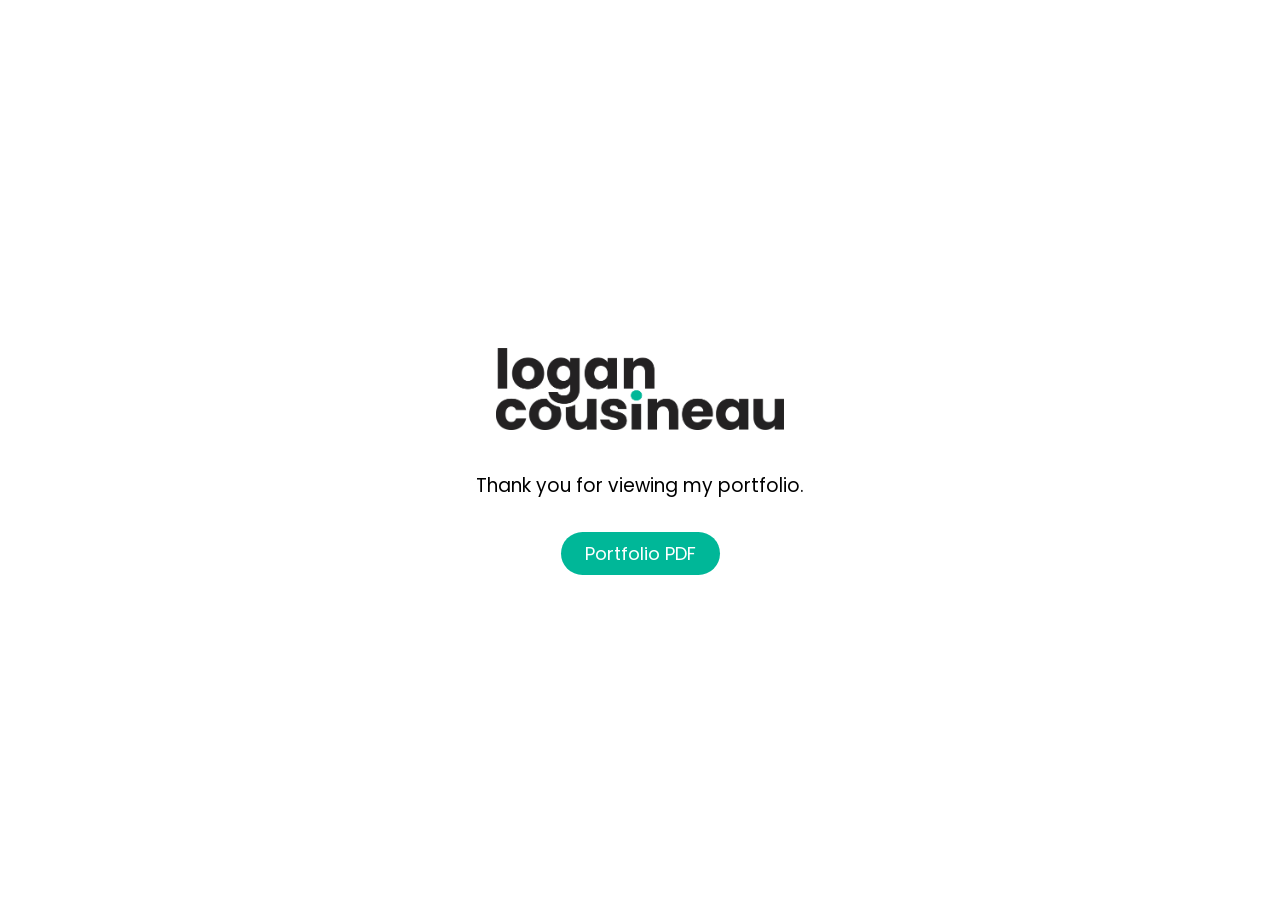
==== index.html @ e1ba42ee "temporary landing page" ====
<html>
<head>
    <title>Logan Cousineau</title>
    <meta name="viewport" content="width=device-width, initial-scale=1.0" />
    <link rel="stylesheet" href="style.css">
    <link href="https://fonts.googleapis.com/css2?family=Poppins:ital,wght@0,100;0,200;0,300;0,400;0,500;0,600;0,700;0,800;0,900;1,100;1,200;1,300;1,400;1,500;1,600;1,700;1,800;1,900&display=swap" rel="stylesheet">
</head>
<body>
    <div id="logo-container">
        <div id="logo"></div>
        <h3 style="font-weight: 400;margin-bottom: 32px">Thank you for viewing my portfolio.</h3>
        <a href="logan_cousineau_resume.pdf" download="logan_cousineau_resume.pdf" class="download">Portfolio PDF</a>
    </div>
    
</body>
</html>
---- style.css ----
body{
    font-family: "Poppins", sans-serif;
    margin:0;
}

#logo-container{
    width:100%;
    height:100vh;
    display: flex;
    flex-direction: column;
    justify-content: center;
    align-items: center;
}

#logo{
    background-image: url(images/logan-logo.png);
    background-size: contain;
    background-repeat: no-repeat;
    background-position: center;
    width:18em;
    height:128px;
}

a{
    text-decoration: none;
    padding:8px 24px 8px 24px;
    border-radius: 64px;
    font-size: 18px;
    color:white;
    background:#00B798;
    border: 0;
}

a:hover{
    background:#00967C;
}
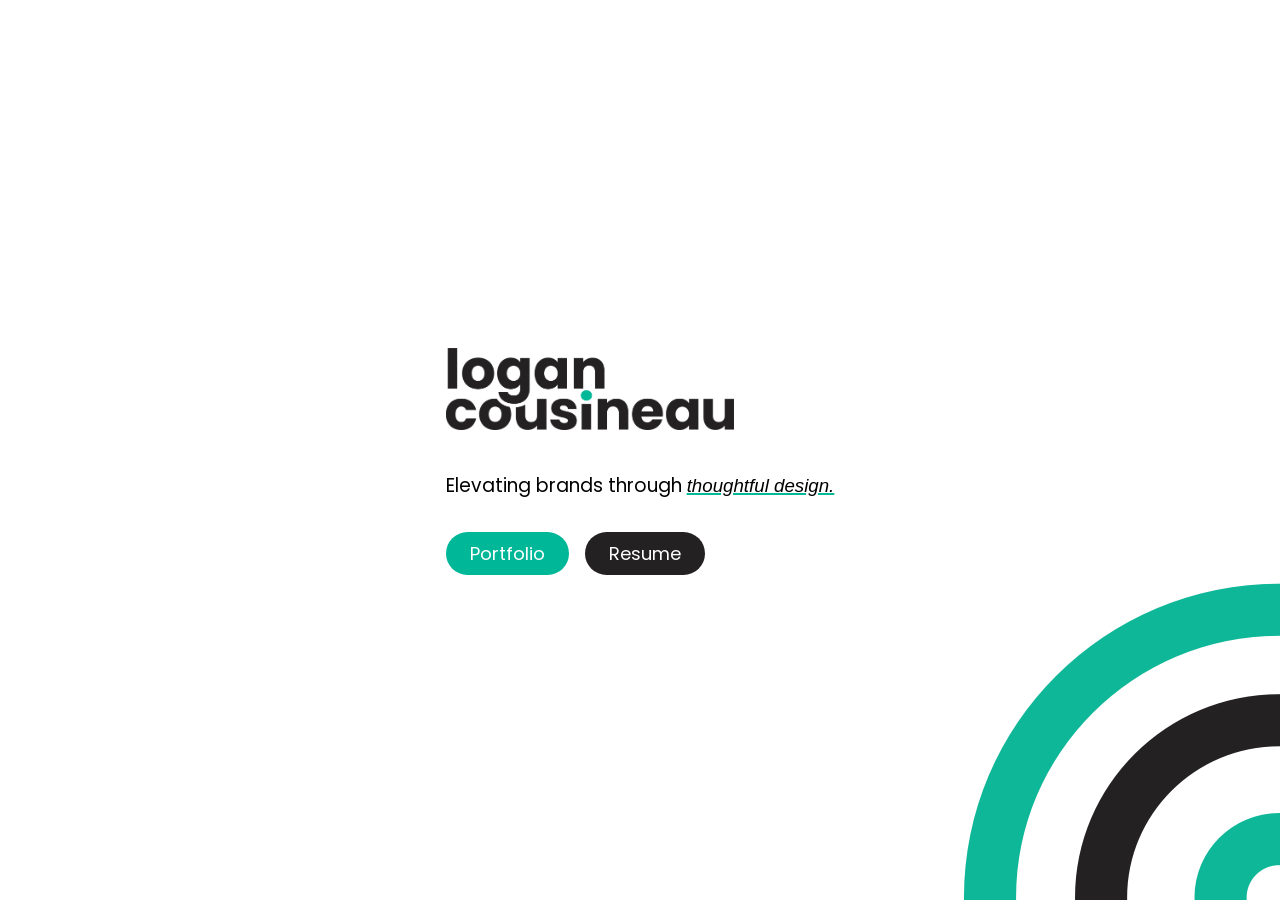
==== commit cc1e7c62: "v1" ====
--- a/index.html
+++ b/index.html
@@ -7,9 +7,14 @@
 </head>
 <body>
     <div id="logo-container">
+        <div id="container">
         <div id="logo"></div>
-        <h3 style="font-weight: 400;margin-bottom: 32px">Thank you for viewing my portfolio.</h3>
-        <a href="logan_cousineau_resume.pdf" download="logan_cousineau_resume.pdf" class="download">Portfolio PDF</a>
+        <h3 style="font-weight: 400;margin-bottom: 32px">Elevating brands through <i style="text-decoration: underline;text-decoration-color:#00B798;text-decoration-thickness:2px;">thoughtful design.</i> </h3>
+        <div style="display: flex">
+            <a href="logan_cousineau_portfolio_2026.pdf" download="logan_cousineau_portfolio_2026.pdf" class="download">Portfolio</a>
+            <a href="logan_cousineau_resume.pdf" style="background:#232122;margin-left:16px" download="logan_cousineau_resume_2026.pdf" class="download">Resume</a>
+        </div>
+        </div>
     </div>
     
 </body>
--- a/style.css
+++ b/style.css
@@ -1,6 +1,10 @@
 body{
     font-family: "Poppins", sans-serif;
     margin:0;
+    background-image: url(images/graphic_element.png);
+    background-position: bottom right;
+    background-repeat: no-repeat;
+    background-size: 25%;
 }
 
 #logo-container{
@@ -29,8 +33,21 @@
     color:white;
     background:#00B798;
     border: 0;
+    transition: 0.23s ease;
 }
 
 a:hover{
     background:#00967C;
+    padding-left:32px;
+    padding-right:32px;
+}
+
+@media only screen and (max-width:800px){
+    #container{
+        width:70%;
+        margin-bottom:30%;
+    }
+    body{
+        background-size: 50%;
+}
 }
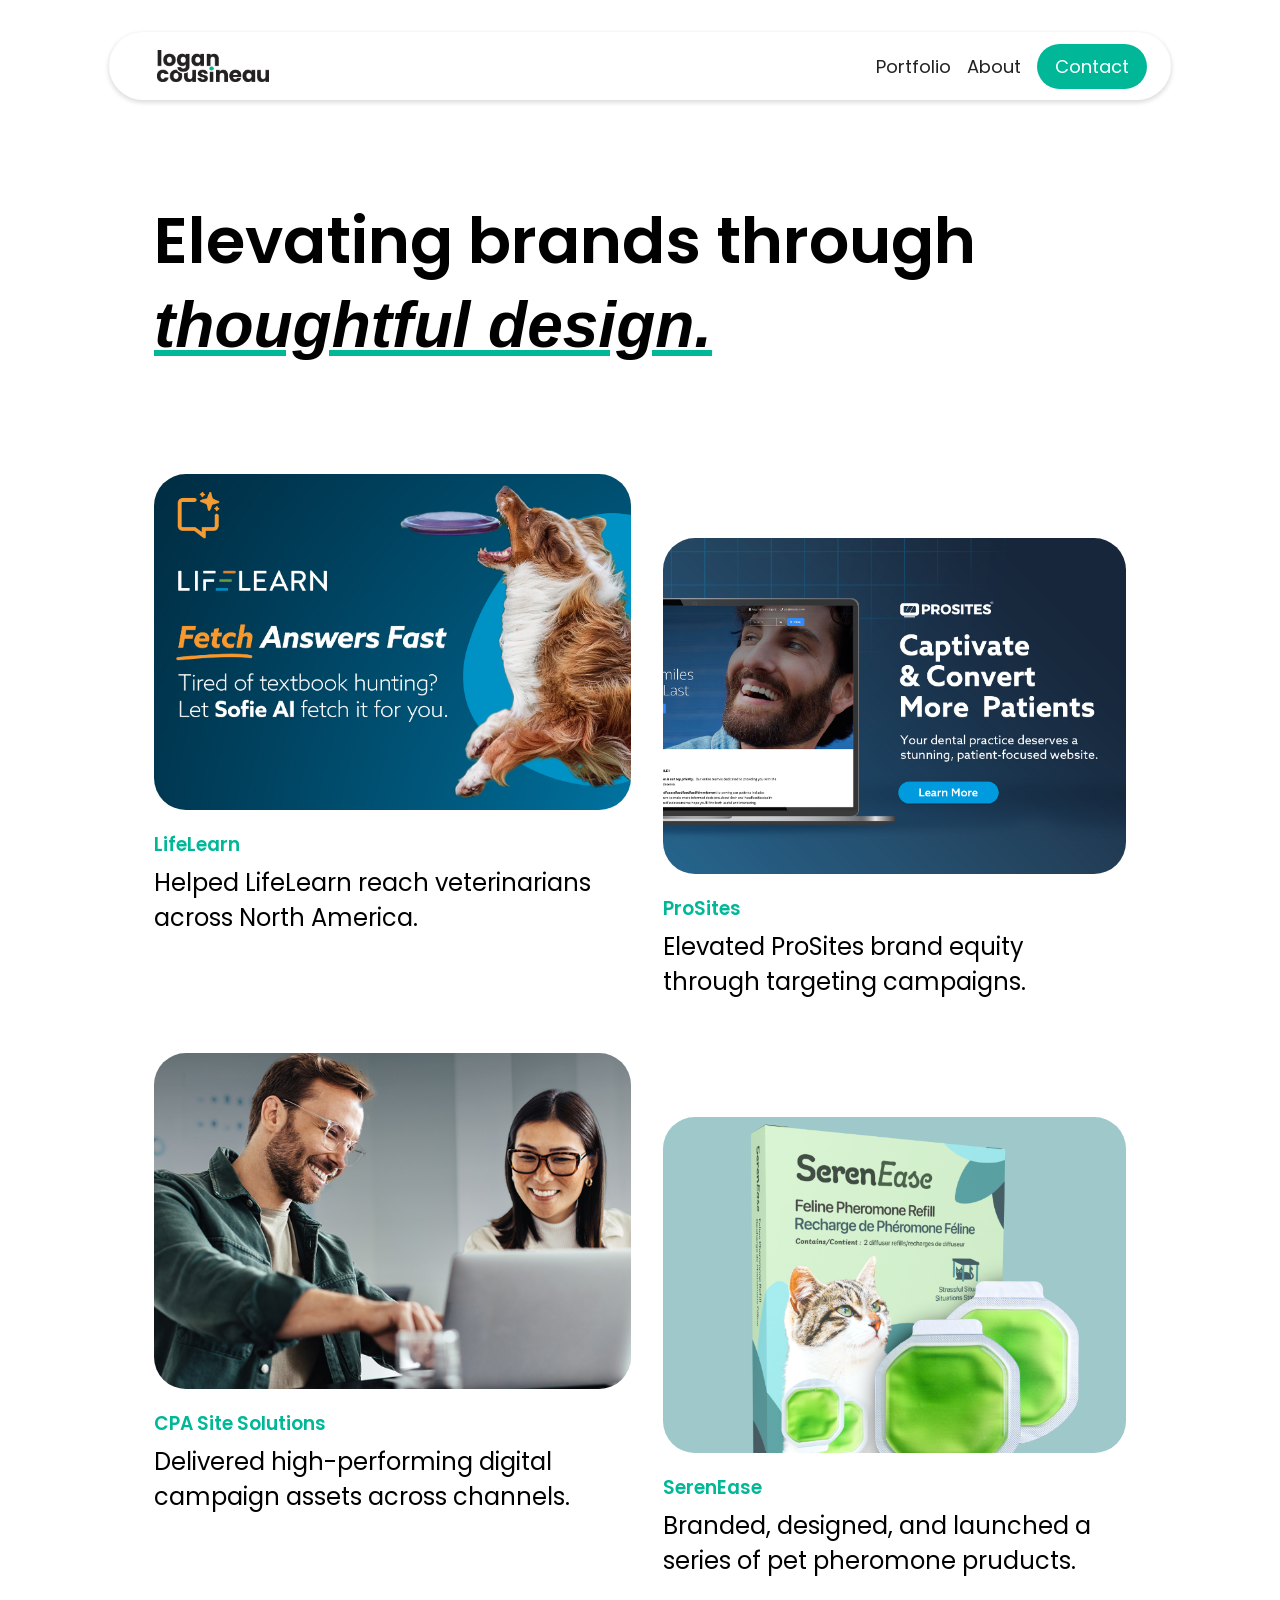
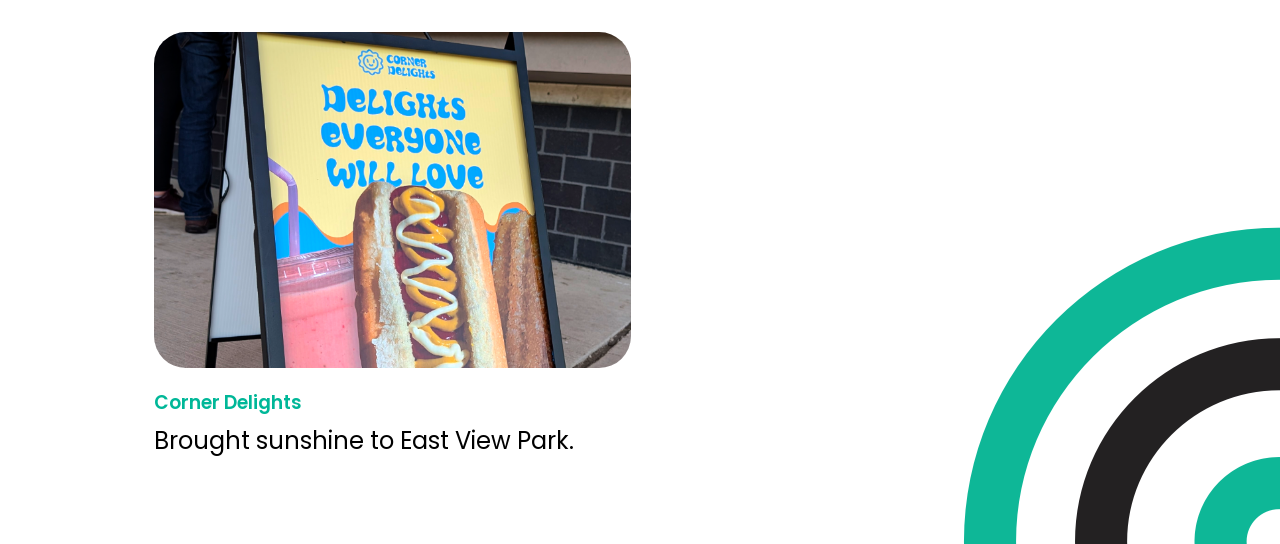
==== commit 050df4d4: "v1 of the full portfolio" ====
--- a/index.html
+++ b/index.html
@@ -2,20 +2,92 @@
 <head>
     <title>Logan Cousineau</title>
     <meta name="viewport" content="width=device-width, initial-scale=1.0" />
+    
     <link rel="stylesheet" href="style.css">
+    <link rel="icon" type="image/x-icon" href="images/fav.ico">
     <link href="https://fonts.googleapis.com/css2?family=Poppins:ital,wght@0,100;0,200;0,300;0,400;0,500;0,600;0,700;0,800;0,900;1,100;1,200;1,300;1,400;1,500;1,600;1,700;1,800;1,900&display=swap" rel="stylesheet">
 </head>
 <body>
-    <div id="logo-container">
-        <div id="container">
-        <div id="logo"></div>
-        <h3 style="font-weight: 400;margin-bottom: 32px">Elevating brands through <i style="text-decoration: underline;text-decoration-color:#00B798;text-decoration-thickness:2px;">thoughtful design.</i> </h3>
-        <div style="display: flex">
-            <a href="logan_cousineau_portfolio_2026.pdf" download="logan_cousineau_portfolio_2026.pdf" class="download">Portfolio</a>
-            <a href="logan_cousineau_resume.pdf" style="background:#232122;margin-left:16px" download="logan_cousineau_resume_2026.pdf" class="download">Resume</a>
+    <div class="off-screen-menu">
+        <ul>
+            <li><a href="index.html">Portfolio</a></li>
+            <li><a href="about.html">About</a></li>
+            <li><a href="contact.html">Contact</a></li>
+        </ul>
+    </div>
+    <div style="z-index:100;width:100vw;padding:32px;box-sizing: border-box; display: flex;position:fixed;display:flex;justify-content: center">
+    <div class="header-container">
+        <a href="index.html" style="width:100%;"><div id="logo"></div></a>
+        <div id="navItems" style="display: flex; gap:16px;">
+            <a href="index.html" class="navBar">Portfolio</a>
+            <a href="about.html" class="navBar">About</a>
+            <a href="contact.html" class="navBar cta" style="color:white">Contact</a>
         </div>
+        <nav>
+            <div class="ham-menu">
+                <span></span>
+                <span></span>
+                <span></span>
+            </div>
+        </nav>
+    </div>
+    </div>
+    <div class="pageBody">
+        <h1 id="title">Elevating brands through <i style="text-decoration: underline;text-decoration-color:#00B798;text-decoration-thickness:6px;">thoughtful design.</i> </h1>
+        <div class="projectGrid">
+            <a href="lifelearn.html">
+            <div class="projectCard">
+                <div class="projectCardHero" id="LifeLearn"></div>
+            <h3>LifeLearn</h3>
+            <h2>Helped LifeLearn reach veterinarians across North America.</h2>
+            </div>
+            </a>
+            <a href="prosites.html">
+            <div class="projectCard extraMargin">
+                <div class="projectCardHero" id="ProSites">
+                </div>
+            <h3>ProSites</h3>
+            <h2>Elevated ProSites brand equity through targeting campaigns.</h2>
+            </div></a>
+            <a href="cpass.html">
+            <div class="projectCard">
+                <div class="projectCardHero" id="CPASS">
+                </div>
+            <h3>CPA Site Solutions</h3>
+            <h2>Delivered high-performing digital campaign assets across channels.</h2>
+            </div></a>
+            <a href="serenease.html">
+            <div class="projectCard extraMargin">
+                <div class="projectCardHero" id="SerenEase">
+                </div>
+            <h3>SerenEase</h3>
+            <h2>Branded, designed, and launched a series of pet pheromone pruducts.</h2>
+            </div></a>
+            <a href="cornerdelights.html">
+            <div class="projectCard">
+                <div class="projectCardHero" id="CornerDelights">
+                </div>
+            <h3>Corner Delights</h3>
+            <h2>Brought sunshine to East View Park.</h2>
+            </div></a>
+            <!--
+            <a href="proconcepts.html">
+            <div class="projectCard extraMargin">
+                <div class="projectCardHero" id="ProConcepts">
+                </div>
+            <h3>ProConcepts</h3>
+            <h2>Created branded material to be used by suppliers.</h2>
+            </div></a>
+            <a href="taski.html">
+            <div class="projectCard">
+                <div class="projectCardHero" id="Taski">
+                </div>
+            <h3>Taski</h3>
+            <h2>Designed an app to help kids with their daily tasks.</h2>
+            </div></a>-->
         </div>
+        
     </div>
-    
+    <script src="code.js" type="text/javascript"></script>
 </body>
 </html>
--- a/style.css
+++ b/style.css
@@ -5,49 +5,417 @@
     background-position: bottom right;
     background-repeat: no-repeat;
     background-size: 25%;
-}
-
-#logo-container{
-    width:100%;
+    display: flex;
+    flex-direction: column;
+    align-items: center
+}
+
+.button{
+    background:#00B798;
+    padding:8px 20px 8px 20px;
+    color:white;
+    border-radius:25px;
+    width:72px;
+    text-align: center;
+    margin-top:52px
+}
+
+.off-screen-menu{
+    z-index:100;
+    background:white;
     height:100vh;
+    width:100%;
+    position:fixed;
+    top:0;
+    right:-100vw;
+    display:none;
+    font-size:3rem;
+    transition:0.2s;
+}
+
+.off-screen-menu ul{
+    padding:0;
+    padding-top:168px;
+    display:flex;
+    margin:0;
+    list-style-type: none;
+    flex-direction: column;
+    align-items: center;
+    justify-content: center;
+}
+.off-screen-menu ul li{
+    padding-bottom:16px;
+}
+
+.off-screen-menu ul li a{
+    color:black;
+    text-decoration: none;
+}
+
+.underline{
+    text-decoration: underline;
+    text-decoration-color: #00B798;
+    text-decoration-thickness: 4px;
+}
+.off-screen-menu.active{
+    right:0;
+}
+
+nav{
+    position:relative;
+    right:0;
+    z-index:920;
+    padding:1rem;
+    display:flex;
+}
+
+.ham-menu{
+    height:50px;
+    width:50px;
+    margin-left:auto;
+    position:relative;
+    display:none;
+}
+
+.ham-menu span{
+    height:3px;
+    width:85%;
+    background: #00B798;
+    border-radius:25px;
+    position:absolute;
+    top:50%;
+    left:50%;
+    transform: translate(-50%,-50%);
+    transition: .2s ease;
+}
+
+.ham-menu span:nth-child(1){
+    top:25%;
+}
+.ham-menu span:nth-child(3){
+    top:75%;
+}
+
+.ham-menu.active span:nth-child(1){
+    top:50%;
+    transform: translate(-50%,-50%) rotate(45deg);
+}
+.ham-menu.active span:nth-child(2){
+    opacity:0;
+}
+.ham-menu.active span:nth-child(3){
+    top:50%;
+    transform: translate(-50%,-50%) rotate(-45deg);
+}
+
+.header-container{
+    z-index: 100;
+    max-width: 990px;
+    background:white;
+    border-radius: 100px;
+    box-shadow: 0px 2px 4px 1px rgba(0,0,0,0.13);
+    width:100%;
+    padding:8px 24px 8px 48px;
+    height:52px;
+    display: flex;
+    flex-direction: row;
+    align-items: center;
+}
+
+.centered{
     display: flex;
     flex-direction: column;
     justify-content: center;
-    align-items: center;
+}
+
+h4{
+    color: #00B798;
+    font-weight: 600;
+    font-size: 2em;
+    margin: 0 0 16px 0;
+}
+
+.grid2{
+    display:grid;
+    width:100%;
+    grid-template-columns: auto auto;
+    grid-gap: 16px;
+    margin-bottom: 112px;
+}
+.grid2 img{
+    width:100%;
+    border-radius: 16px;
+}
+
+.grid3{
+    display:grid;
+    width:100%;
+    grid-template-columns: auto auto auto;
+    grid-gap: 16px;
+    margin-bottom: 112px;
+}
+.grid3 img{
+    width:100%;
+    border-radius: 16px;
+}
+
+
+p{
+  padding-right:64px;  
+}
+
+.section{
+    display: flex;
+    padding: 64px 0 64px 0;
+}
+
+h3{
+    font-weight:600;
+    margin: 20px 0 6px 0;
+    color: #00B798
+    
+}
+
+#LifeLearn{
+    background-image: url(images/LifeLearn/LifeLearn-Card.png)
+}
+#SerenEase{
+    background-image: url(images/SerenEase/SerenEase-Card.png)
+}
+#ProConcepts{
+    background-image: url(images/ProConcepts/ProConcepts-Card.png)
+}
+#CPASS{
+    background-image: url(images/CPASS/CPASS-Card.png)
+}
+#Taski{
+    background-image: url(images/Taski/taski_card.png);
+}
+#ProSites{
+    background-image: url(images/ProSites/ProSites-Card.png);
+}
+#CornerDelights{
+    background-image: url(images/CornerDelights/cornerdelights_card.png);
+}
+
+.chipContainer{
+    width: 100%;
+    flex-wrap: wrap;
+    display:flex;
+    gap:12px;
+}
+
+.chipContainer p{
+    margin:2px 0 2px 0;
+    color: white;
+    background:#00B798;
+    padding: 4px 20px 4px 20px;
+    border-radius: 100px;
+}
+
+.mw800{
+    max-width: 800px;
+}
+
+#title{
+    max-width: 900px; padding-bottom:80px;font-size:4rem; font-weight: 600;margin-bottom: 32px
+}
+
+.pageTitle{
+    max-width: 900px; padding-bottom:80px;font-size:4rem; font-weight: 600;margin-bottom: 32px;line-height: 120%;
+}
+
+h2{
+    font-weight: 400;
+    margin:0 0 22px 0;
 }
 
 #logo{
     background-image: url(images/logan-logo.png);
     background-size: contain;
     background-repeat: no-repeat;
-    background-position: center;
-    width:18em;
-    height:128px;
-}
-
-a{
+    background-position: left;
+    width:100%;
+    height:32px;
+}
+
+
+#navItems a{
     text-decoration: none;
-    padding:8px 24px 8px 24px;
     border-radius: 64px;
     font-size: 18px;
+    border: 0;
+    line-height: 250%;
+    color:#232122;
+
+}
+
+.cta{
+    background: #00B798;
     color:white;
+    margin-right:-32px;
+    padding: 0px 18px 0px 18px;
+    line-height: 250%;
+}
+
+#navItems a:hover{
+    text-decoration: underline;
+    text-decoration-thickness: 3px;
+    text-decoration-color: #00B798
+}
+
+.pageBody{
+    box-sizing: border-box;
+    width:100%;
+    padding: 150px 64px 64px 64px;
+    max-width: 1100px;
+}
+
+.projectGrid{
+    width: 100%;
+    display: grid;
+    grid-template-columns: auto auto;
+    gap: 32px;
+    flex-wrap: wrap;
+}
+
+.projectGrid a{
+    text-decoration:none;
+    color:black;
+}
+.projectCard{
+    width:100%;
+}
+
+.extraMargin{
+    margin-top:64px;
+}
+
+.projectCardHero{
+    overflow: hidden;
+    width:100%;
+    border-radius:32px;
+    height: 320px;
+    background:#E9E9E9;
+    padding-bottom:16px;
+    position:relative;
+    background-position: center;
+    background-size: cover;
+    background-repeat: no-repeat;
+    transition: 0.2s ease;
+}
+
+.projectCardHero:hover{
+    cursor: pointer;
+    border-radius:40px;
+    box-shadow: 0px 2px 4px 1px rgba(0,0,0,0.1);
+    transform: translateY(-6px)
+}
+
+.projectCardName{
+    border-radius: 32px;
     background:#00B798;
-    border: 0;
-    transition: 0.23s ease;
-}
-
-a:hover{
-    background:#00967C;
-    padding-left:32px;
-    padding-right:32px;
-}
-
+    color:white;
+    padding:8px 20px;
+}
+
+#contactButton{
+    width:auto;
+    text-align: center;
+    padding:8px 18px 8px 18px;
+    margin-left: 16px; 
+    background: #00B798; 
+    color: white
+}
+
+.imgBorder img{
+    border: 1px solid #CDCDCD;
+}
+
+
+h5{
+    font-weight: 500;
+    font-size: 1.2em;
+}
 @media only screen and (max-width:800px){
     #container{
         width:70%;
         margin-bottom:30%;
     }
+    .section{
+        flex-direction: column;
+    }
+    .centered{
+        padding-bottom: 32px;
+    }
+    p{
+        max-width: 1200px;
+        padding:0;
+    }
     body{
         background-size: 50%;
-}
+        background-image:url();
+    }
+    #navItems{
+        gap:32px;
+        display:flex;
+    }
+    #contactButton{
+        display:none;
+    }
+    .projectGrid{
+        flex-direction: column;
+    }
+    .pageBody{
+        width:100vw;
+        padding:150px 22px 22px 22px;
+    }
+    .projectCard{
+        width:100%;
+    }
+    .grid2{
+        grid-gap: 4px;
+    }
+    .grid2 img{
+        border-radius: 8px;
+    }
+    .projectGrid{
+        grid-template-columns: auto;
+    }
+    .grid3{
+        grid-template-columns: auto auto;
+        grid-gap: 12px;
+    }
+    .grid3 img{
+        border-radius: 8px;
+    }
+    #title{
+        font-size:2.2em;
+        max-width:100vw;
+        padding-bottom:32px;
+        line-height: 130%;
+    }
+    #logo{
+        width:100%;
+    }
+    .extraMargin{
+        margin:0;
+    }
+
+    #navItems a{
+        display:none;
+    }
+    .ham-menu{
+        display:block;
+    }
+    .off-screen-menu{
+        display:block;
+    }
+    .pageTitle{
+        margin-top:0px
+    }
+
+    .mobile1{
+        grid-template-columns: auto;
+    }
 }
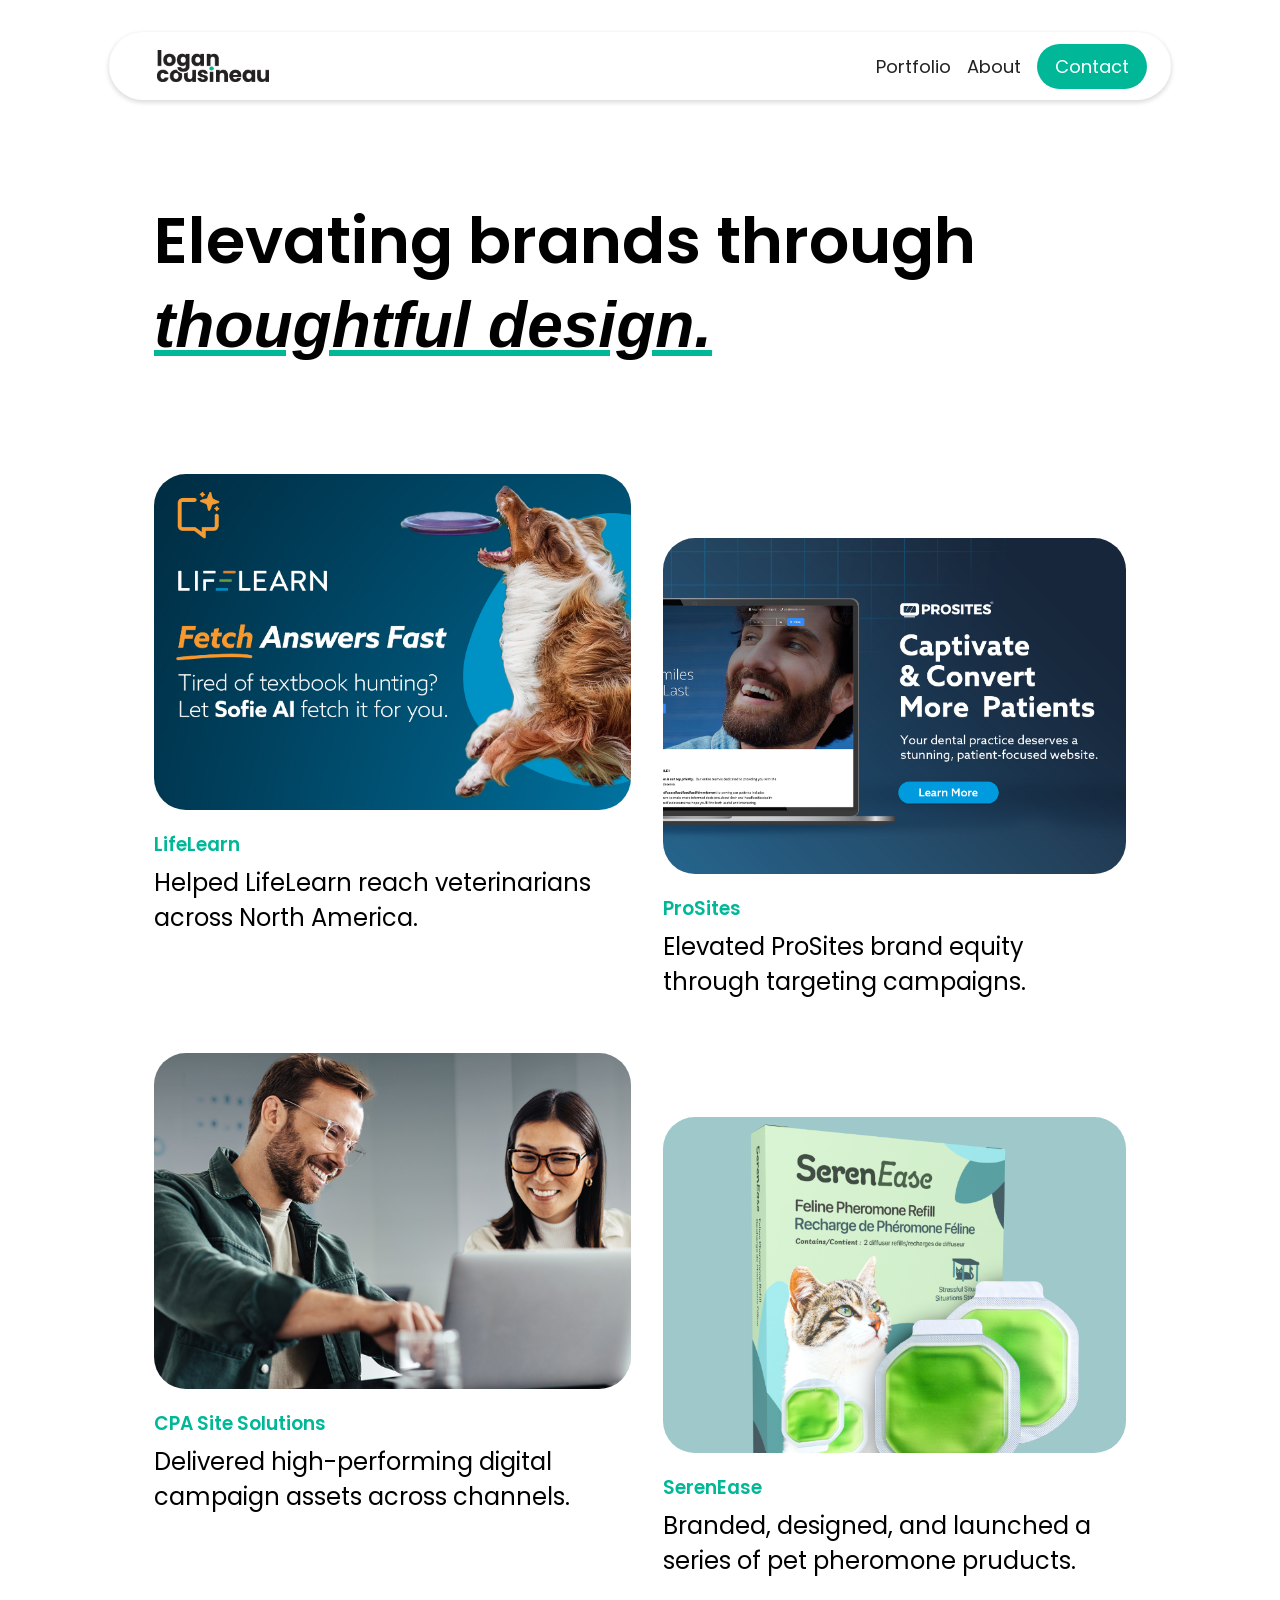
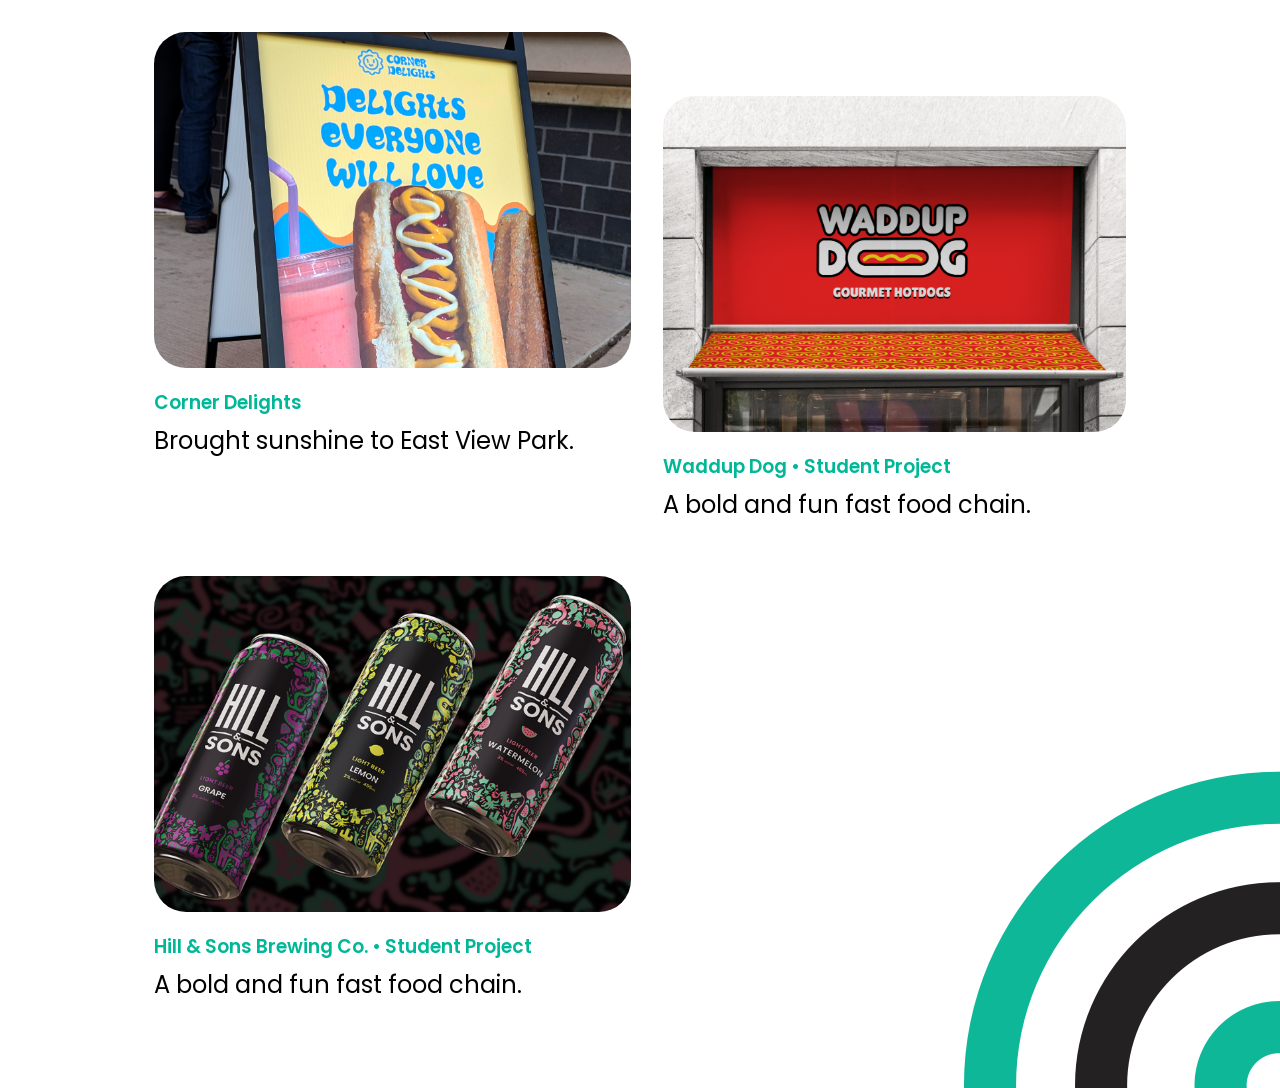
==== commit 6a3fc537: "Added basic versions of student projects" ====
--- a/index.html
+++ b/index.html
@@ -70,14 +70,22 @@
             <h3>Corner Delights</h3>
             <h2>Brought sunshine to East View Park.</h2>
             </div></a>
+            
+            <a href="waddupdog.html">
+            <div class="projectCard extraMargin">
+                <div class="projectCardHero" id="WaddupDog">
+                </div>
+            <h3>Waddup Dog • Student Project</h3>
+            <h2>A bold and fun fast food chain.</h2>
+            </div></a>
+            <a href="hillsons.html">
+            <div class="projectCard">
+                <div class="projectCardHero" id="HillSons">
+                </div>
+            <h3>Hill & Sons Brewing Co. • Student Project</h3>
+            <h2>A bold and fun fast food chain.</h2>
+            </div></a>
             <!--
-            <a href="proconcepts.html">
-            <div class="projectCard extraMargin">
-                <div class="projectCardHero" id="ProConcepts">
-                </div>
-            <h3>ProConcepts</h3>
-            <h2>Created branded material to be used by suppliers.</h2>
-            </div></a>
             <a href="taski.html">
             <div class="projectCard">
                 <div class="projectCardHero" id="Taski">
--- a/style.css
+++ b/style.css
@@ -159,6 +159,18 @@
     border-radius: 16px;
 }
 
+.grid4{
+    display:grid;
+    width:100%;
+    grid-template-columns: auto auto auto auto;
+    grid-gap: 16px;
+    margin-bottom: 112px;
+}
+.grid4 img{
+    width:100%;
+    border-radius: 16px;
+}
+
 
 p{
   padding-right:64px;  
@@ -175,7 +187,9 @@
     color: #00B798
     
 }
-
+#WaddupDog{
+    background-image: url(images/WaddupDog/waddupDogStorefront.png)
+}
 #LifeLearn{
     background-image: url(images/LifeLearn/LifeLearn-Card.png)
 }
@@ -187,6 +201,9 @@
 }
 #CPASS{
     background-image: url(images/CPASS/CPASS-Card.png)
+}
+#HillSons{
+    background-image: url(images/HillSons/HillSons-Card.png)
 }
 #Taski{
     background-image: url(images/Taski/taski_card.png);
@@ -206,10 +223,13 @@
 }
 
 .chipContainer p{
+    line-height: 200%;
+    text-decoration: none;
+    height:32px;
     margin:2px 0 2px 0;
     color: white;
-    background:#00B798;
-    padding: 4px 20px 4px 20px;
+    background:black;
+    padding: 2px 20px 2px 20px;
     border-radius: 100px;
 }
 
@@ -389,6 +409,16 @@
     .grid3 img{
         border-radius: 8px;
     }
+    .grid4{
+        grid-template-columns: auto auto;
+        grid-gap: 12px;
+    }
+    .grid4 img{
+        border-radius: 8px;
+    }
+    .grid4 div{
+        grid-area: 100%;
+    }
     #title{
         font-size:2.2em;
         max-width:100vw;
@@ -418,4 +448,10 @@
     .mobile1{
         grid-template-columns: auto;
     }
+    .mobile3{
+        grid-template-columns: auto auto auto;
+    }
+    .projectCardHero{
+        height:260px;
+    }
 }
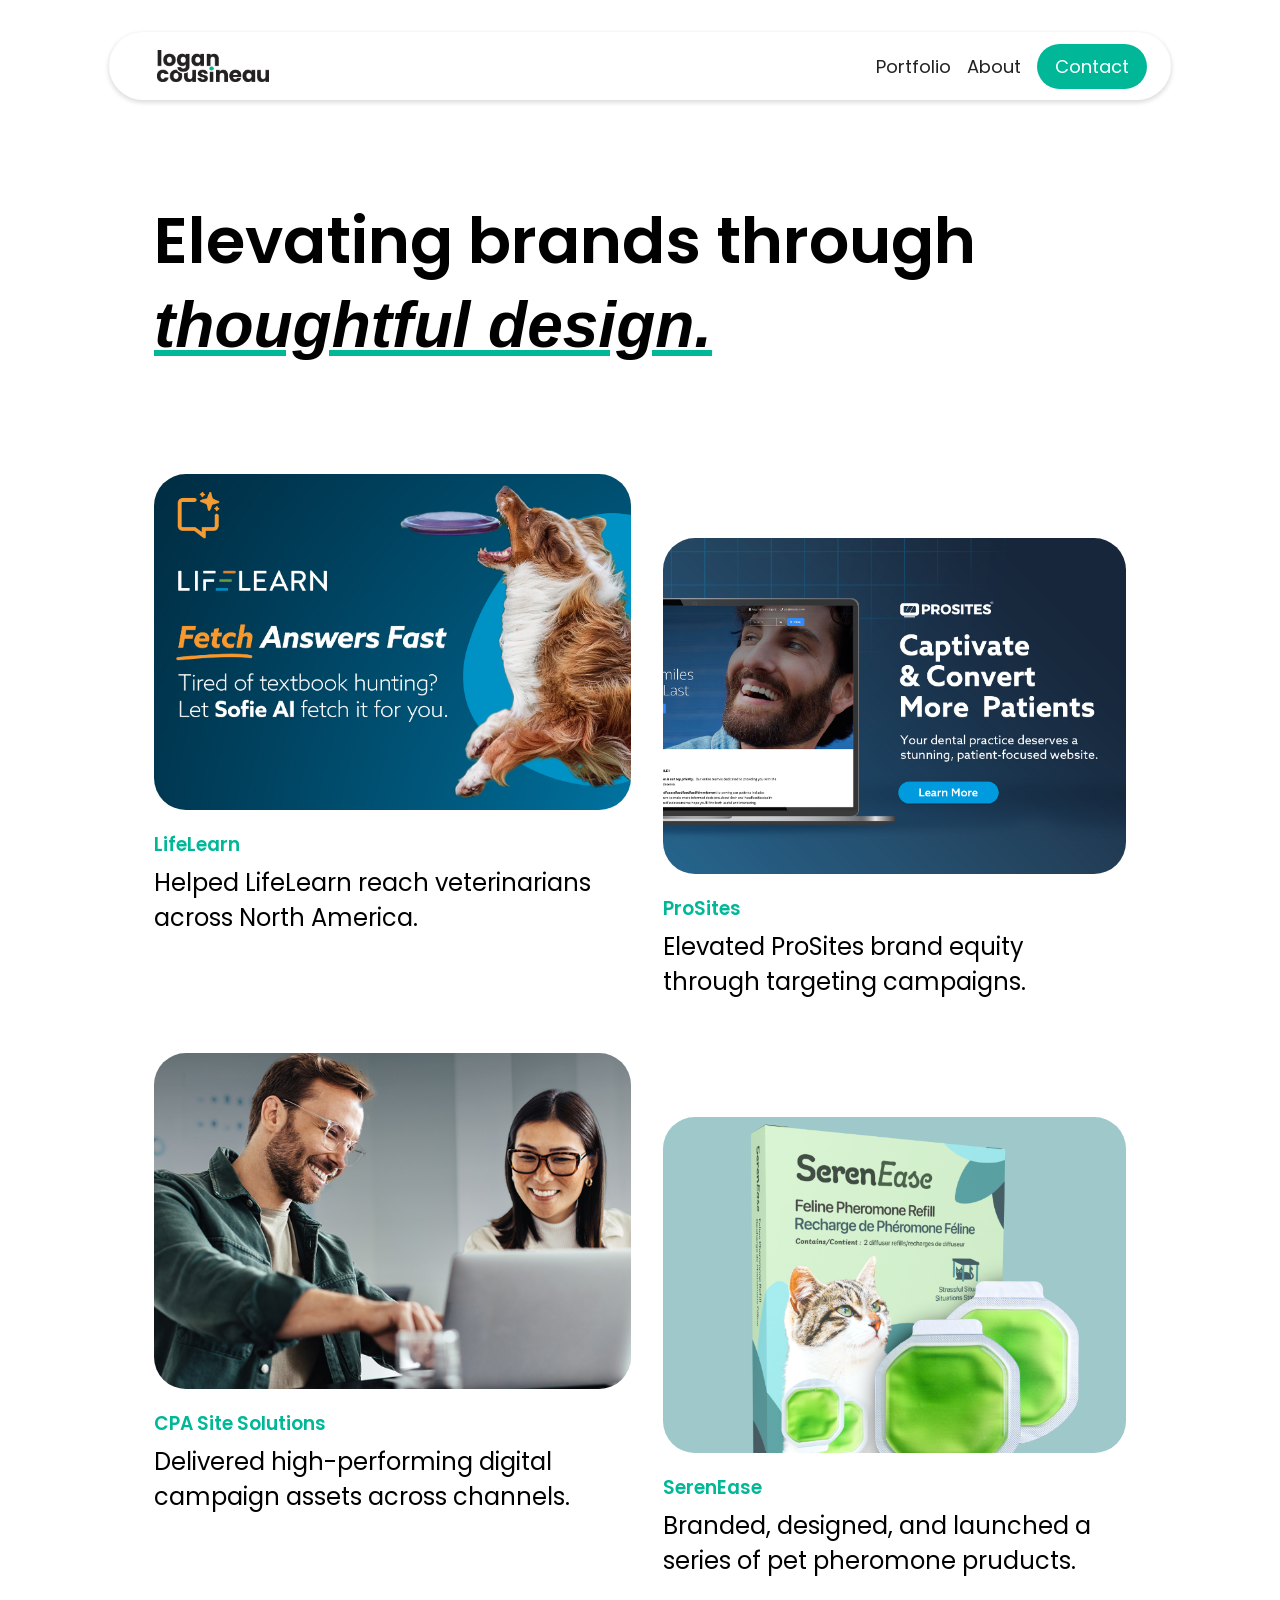
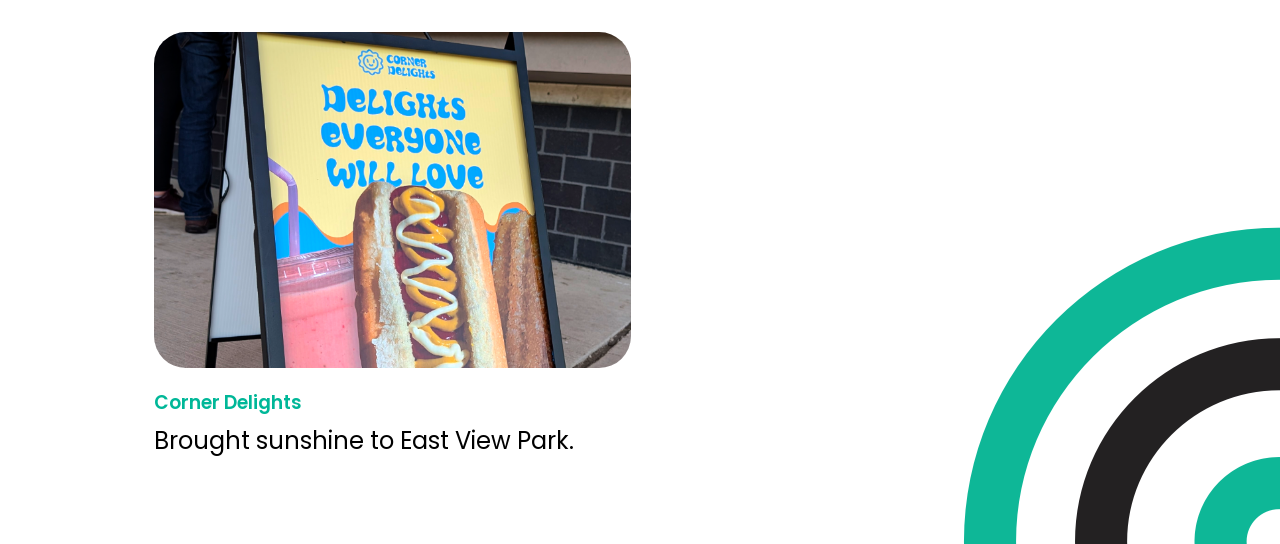
==== commit 14f65c9f: "remove pages, not good enough" ====
--- a/index.html
+++ b/index.html
@@ -70,7 +70,7 @@
             <h3>Corner Delights</h3>
             <h2>Brought sunshine to East View Park.</h2>
             </div></a>
-            
+            <!--
             <a href="waddupdog.html">
             <div class="projectCard extraMargin">
                 <div class="projectCardHero" id="WaddupDog">
@@ -85,7 +85,7 @@
             <h3>Hill & Sons Brewing Co. • Student Project</h3>
             <h2>A bold and fun fast food chain.</h2>
             </div></a>
-            <!--
+            
             <a href="taski.html">
             <div class="projectCard">
                 <div class="projectCardHero" id="Taski">
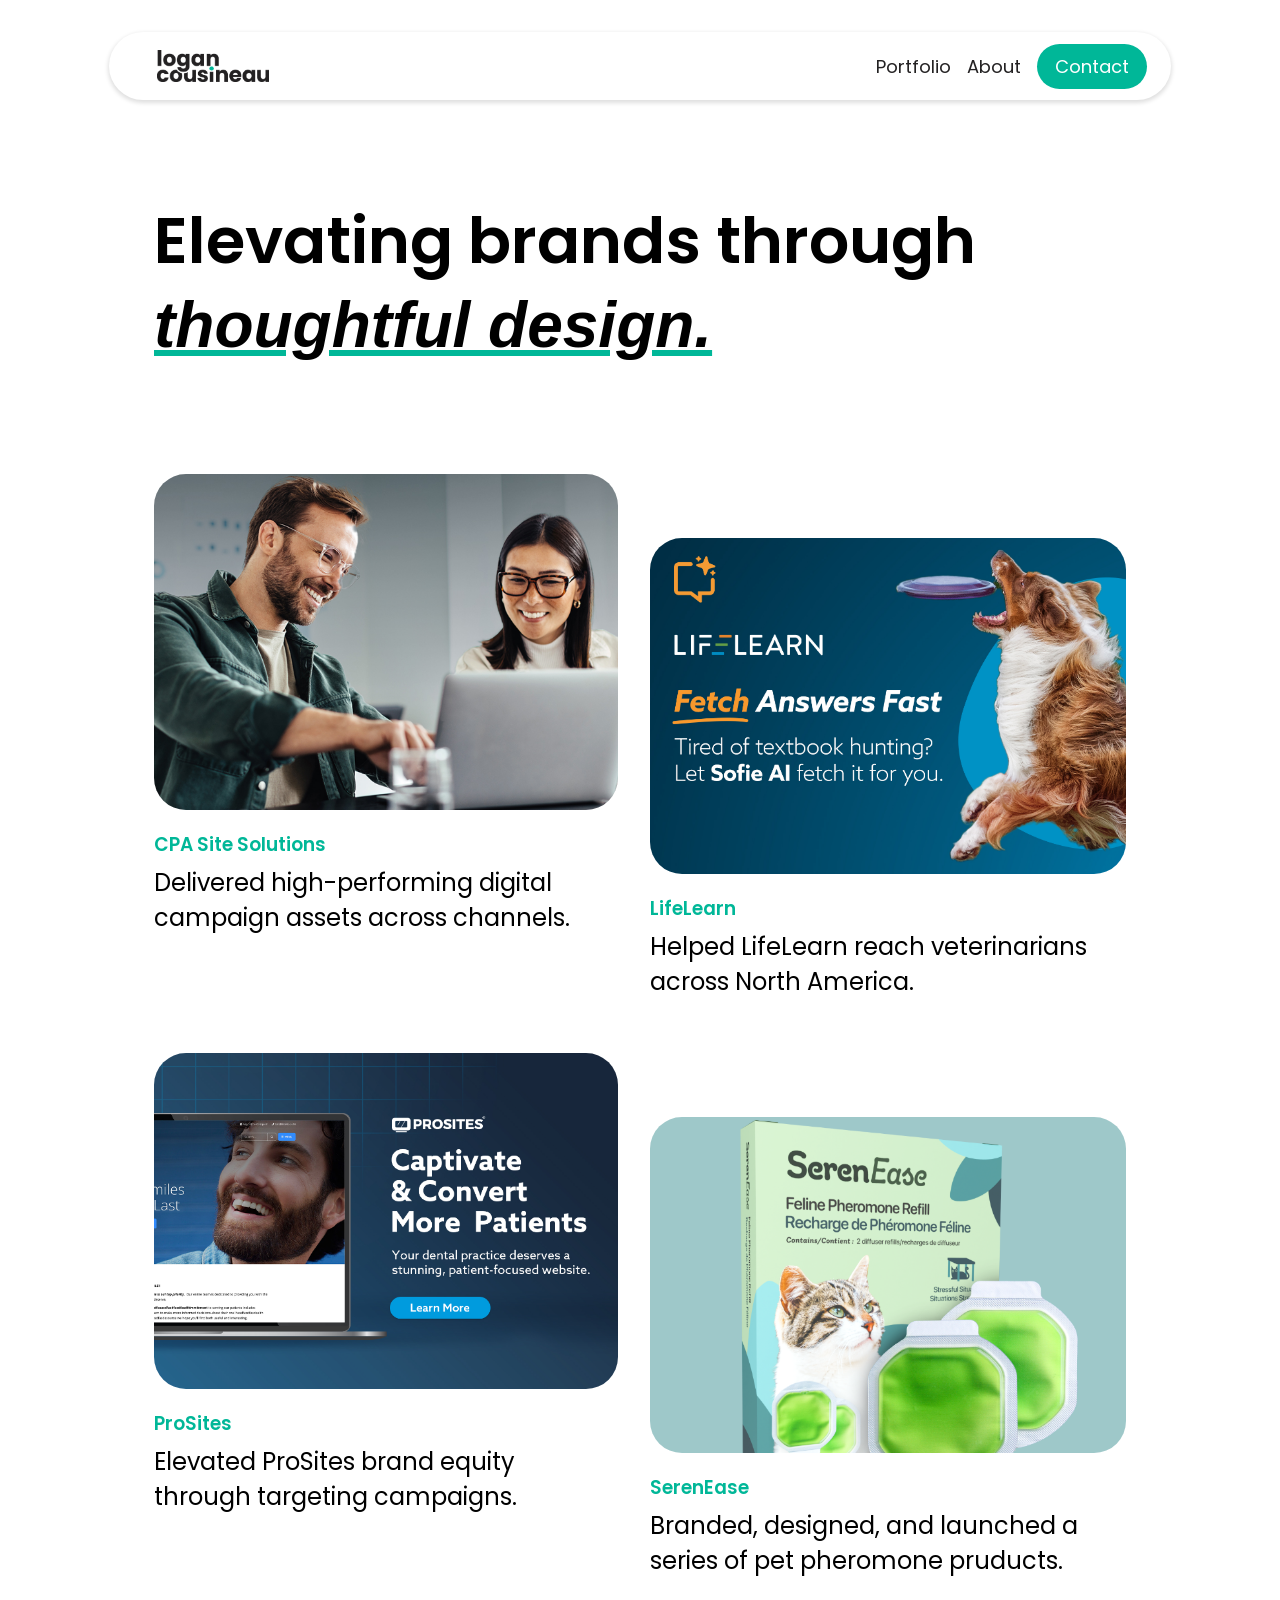
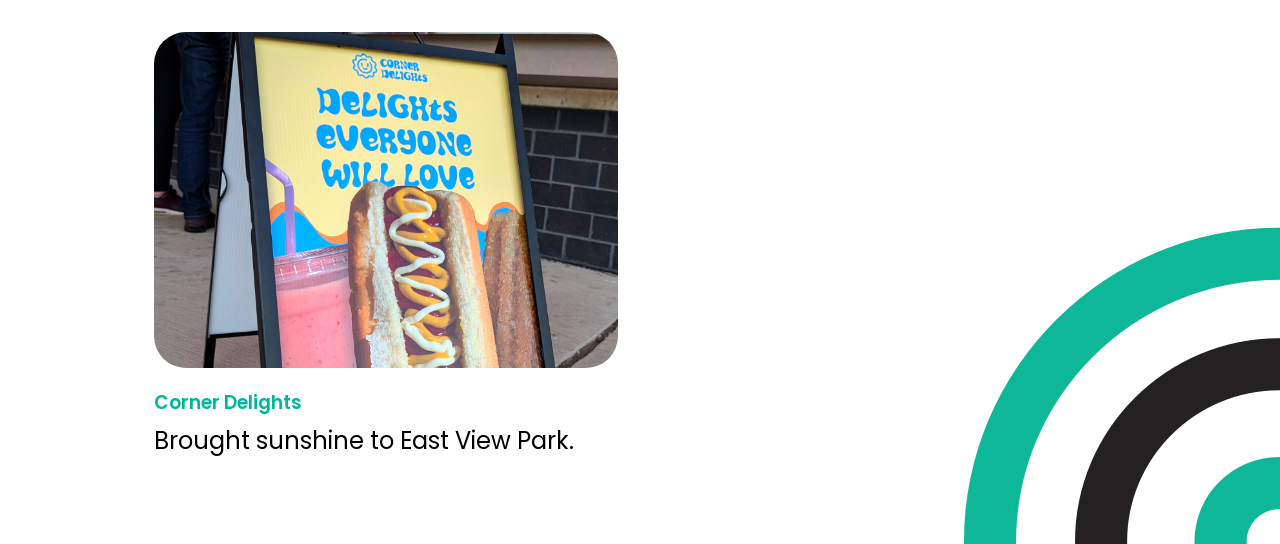
==== commit c10ba0d4: "Reordered CPASS page and put CPASS first" ====
--- a/index.html
+++ b/index.html
@@ -35,26 +35,26 @@
     <div class="pageBody">
         <h1 id="title">Elevating brands through <i style="text-decoration: underline;text-decoration-color:#00B798;text-decoration-thickness:6px;">thoughtful design.</i> </h1>
         <div class="projectGrid">
+            <a href="cpass.html">
+            <div class="projectCard">
+                <div class="projectCardHero" id="CPASS">
+                </div>
+            <h3>CPA Site Solutions</h3>
+            <h2>Delivered high-performing digital campaign assets across channels.</h2>
+            </div></a>
             <a href="lifelearn.html">
-            <div class="projectCard">
+            <div class="projectCard extraMargin">
                 <div class="projectCardHero" id="LifeLearn"></div>
             <h3>LifeLearn</h3>
             <h2>Helped LifeLearn reach veterinarians across North America.</h2>
             </div>
             </a>
             <a href="prosites.html">
-            <div class="projectCard extraMargin">
+            <div class="projectCard">
                 <div class="projectCardHero" id="ProSites">
                 </div>
             <h3>ProSites</h3>
             <h2>Elevated ProSites brand equity through targeting campaigns.</h2>
-            </div></a>
-            <a href="cpass.html">
-            <div class="projectCard">
-                <div class="projectCardHero" id="CPASS">
-                </div>
-            <h3>CPA Site Solutions</h3>
-            <h2>Delivered high-performing digital campaign assets across channels.</h2>
             </div></a>
             <a href="serenease.html">
             <div class="projectCard extraMargin">
